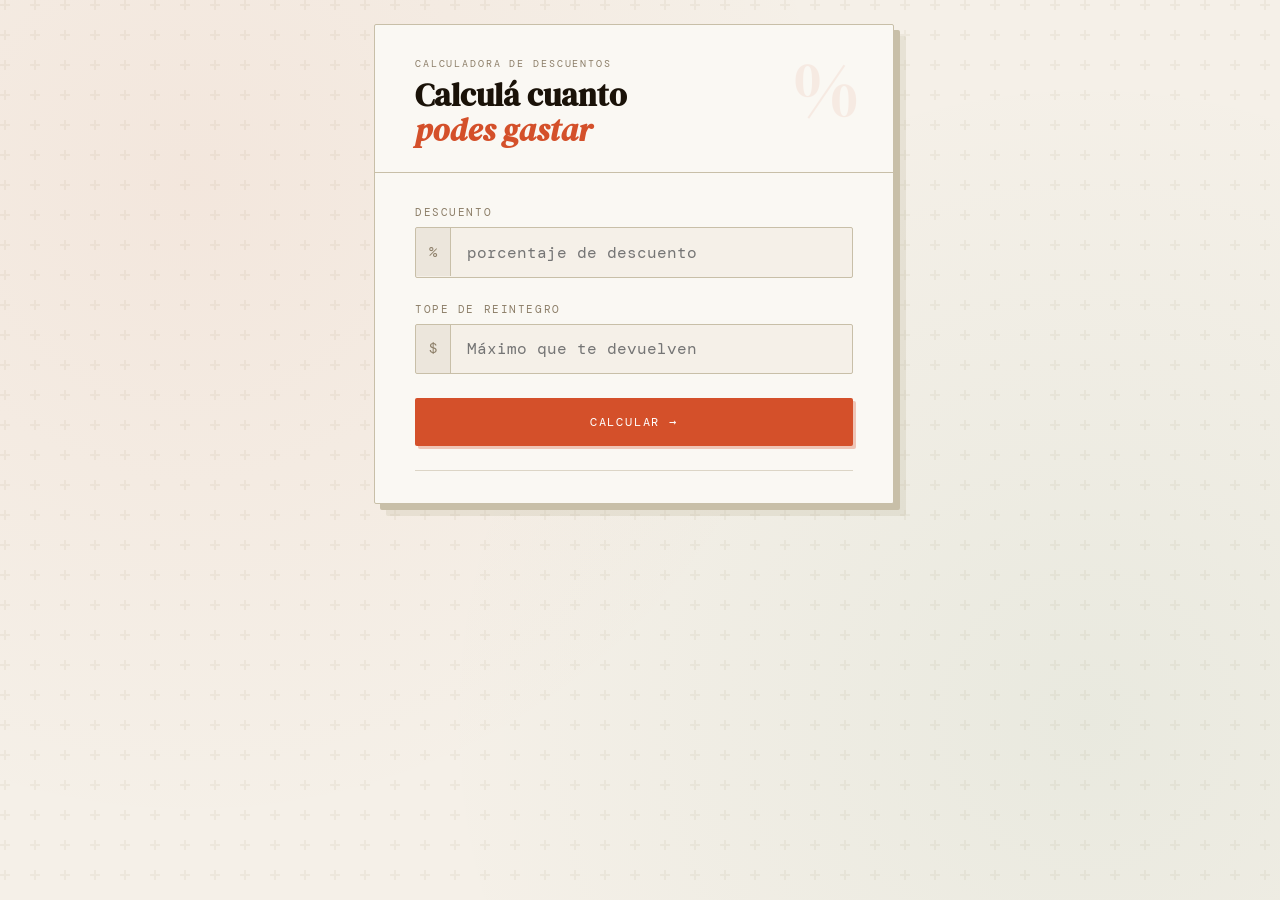
==== gastar.html @ bcd71567 "Agregue otra celda de cuotas vs ef y edite el home" ====
<!DOCTYPE html>
<html lang="es">
<head>
  <meta charset="UTF-8">
  <meta name="viewport" content="width=device-width, initial-scale=1.0">
  <title>Calculadora de Descuentos</title>
  <link href="https://fonts.googleapis.com/css2?family=DM+Serif+Display:ital@0;1&family=DM+Mono:wght@400;500&display=swap" rel="stylesheet">
  <link rel="stylesheet" href="gastar.css">
</head>
<body>

<div class="card">
  <div class="card-header">
    <div class="label-tag">Calculadora de descuentos</div>
    <h1>Calculá cuanto<br><em>podes gastar</em></h1>
  </div>

  <div class="card-body">
    <div class="field">
      <label for="descuento">Descuento</label>
      <div class="input-wrap">
        <span class="prefix">%</span>
        <input type="number" id="descuento" placeholder="porcentaje de descuento" min="1" max="99" step="any" inputmode="decimal">
      </div>

    </div>

    <div class="field">
      <label for="tope">Tope de reintegro</label>
      <div class="input-wrap">
        <span class="prefix">$</span>
        <input type="number" id="tope" placeholder="Máximo que te devuelven" min="1" step="any" inputmode="decimal">
      </div>
      
    </div>

    <div class="error-msg" id="error">Completá ambos campos para calcular.</div>

    <button onclick="calcular()">Calcular →</button>

    <div class="divider"></div>

    <div class="result" id="result">
      <div class="result-label">Resultado</div>

      <div class="result-main">
        <div class="result-question">Máximo que podés gastar aprovechando el descuento</div>
        <div class="result-value" id="res-gasto">$0</div>
      </div>

      <div class="result-breakdown">
        <div class="breakdown-item">
          <div class="breakdown-label">Reintegro efectivo</div>
          <div class="breakdown-value green" id="res-reintegro">$0</div>
        </div>
        <div class="breakdown-item">
          <div class="breakdown-label">Lo que terminás pagando</div>
          <div class="breakdown-value" id="res-final">$0</div>
        </div>
        <div class="breakdown-item">
          <div class="breakdown-label">Descuento aplicado</div>
          <div class="breakdown-value" id="res-pct">0%</div>
        </div>
        <div class="breakdown-item">
          <div class="breakdown-label">Ahorro real</div>
          <div class="breakdown-value green" id="res-ahorro">$0</div>
        </div>
      </div>

      <button class="reset-btn" onclick="resetear()">← Nueva consulta</button>
    </div>
  </div>
</div>

<script src="gastar.js"></script>
</body>
</html>
---- gastar.css ----
*, *::before, *::after { box-sizing: border-box; margin: 0; padding: 0; }

:root {
  --bg: #f5f0e8;
  --ink: #1a1208;
  --accent: #d4502a;
  --accent2: #2a7d4f;
  --paper: #faf8f3;
  --line: #c8bfa8;
  --muted: #8c7e68;
  --gold: #c9a84c;
}

body {
  background: var(--bg);
  color: var(--ink);
  font-family: 'DM Mono', monospace;
  min-height: 100vh;
  display: flex;
  align-items: flex-start;
  justify-content: center;
  padding: 1.5rem 1rem;
  padding-bottom: 3rem;
  background-image:
    radial-gradient(circle at 15% 20%, rgba(212,80,42,0.06) 0%, transparent 50%),
    radial-gradient(circle at 85% 80%, rgba(42,125,79,0.06) 0%, transparent 50%),
    url("data:image/svg+xml,%3Csvg width='60' height='60' viewBox='0 0 60 60' xmlns='http://www.w3.org/2000/svg'%3E%3Cg fill='none' fill-rule='evenodd'%3E%3Cg fill='%23c8bfa8' fill-opacity='0.18'%3E%3Cpath d='M36 34v-4h-2v4h-4v2h4v4h2v-4h4v-2h-4zm0-30V0h-2v4h-4v2h4v4h2V6h4V4h-4zM6 34v-4H4v4H0v2h4v4h2v-4h4v-2H6zM6 4V0H4v4H0v2h4v4h2V6h4V4H6z'/%3E%3C/g%3E%3C/g%3E%3C/svg%3E");
}

.card {
  background: var(--paper);
  border: 1.5px solid var(--line);
  border-radius: 2px;
  width: 100%;
  max-width: 520px;
  box-shadow: 6px 6px 0 var(--line), 12px 12px 0 rgba(200,191,168,0.3);
  animation: slideIn 0.5s cubic-bezier(0.16, 1, 0.3, 1) both;
  /* Evita que la sombra quede cortada en móvil */
  margin-right: 12px;
}

@keyframes slideIn {
  from { opacity: 0; transform: translateY(24px); }
  to   { opacity: 1; transform: translateY(0); }
}

.card-header {
  padding: 2rem 2.5rem 1.5rem;
  border-bottom: 1.5px solid var(--line);
  position: relative;
}

.card-header::before {
  content: '%';
  position: absolute;
  right: 2rem;
  top: 1.5rem;
  font-family: 'DM Serif Display', serif;
  font-size: 5rem;
  color: var(--accent);
  opacity: 0.08;
  line-height: 1;
  pointer-events: none;
}

.label-tag {
  font-size: 0.65rem;
  letter-spacing: 0.18em;
  text-transform: uppercase;
  color: var(--muted);
  margin-bottom: 0.5rem;
}

h1 {
  font-family: 'DM Serif Display', serif;
  font-size: 2rem;
  line-height: 1.1;
  color: var(--ink);
}

h1 em {
  color: var(--accent);
  font-style: italic;
}

.card-body {
  padding: 2rem 2.5rem;
  display: flex;
  flex-direction: column;
  gap: 1.5rem;
}

.field {
  display: flex;
  flex-direction: column;
  gap: 0.5rem;
}

label {
  font-size: 0.7rem;
  letter-spacing: 0.14em;
  text-transform: uppercase;
  color: var(--muted);
}

.input-wrap {
  display: flex;
  align-items: center;
  border: 1.5px solid var(--line);
  background: var(--bg);
  border-radius: 2px;
  transition: border-color 0.2s, box-shadow 0.2s;
  overflow: hidden;
}

.input-wrap:focus-within {
  border-color: var(--accent);
  box-shadow: 0 0 0 3px rgba(212,80,42,0.1);
}

.prefix {
  padding: 0 0.8rem;
  font-size: 0.85rem;
  color: var(--muted);
  border-right: 1.5px solid var(--line);
  height: 100%;
  display: flex;
  align-items: center;
  background: rgba(200,191,168,0.2);
  user-select: none;
  min-height: 3rem;
}

input[type="number"] {
  flex: 1;
  border: none;
  background: transparent;
  padding: 0.85rem 1rem;
  font-family: 'DM Mono', monospace;
  font-size: 1rem;
  color: var(--ink);
  outline: none;
}

input[type="number"]::-webkit-outer-spin-button,
input[type="number"]::-webkit-inner-spin-button { -webkit-appearance: none; }


.divider {
  height: 1px;
  background: var(--line);
  opacity: 0.6;
}

button {
  background: var(--accent);
  color: white;
  border: none;
  padding: 1rem;
  font-family: 'DM Mono', monospace;
  font-size: 0.75rem;
  letter-spacing: 0.15em;
  text-transform: uppercase;
  cursor: pointer;
  border-radius: 2px;
  transition: background 0.15s, transform 0.1s, box-shadow 0.15s;
  box-shadow: 3px 3px 0 rgba(212,80,42,0.3);
  position: relative;
  overflow: hidden;
}

button::after {
  content: '';
  position: absolute;
  inset: 0;
  background: white;
  opacity: 0;
  transition: opacity 0.15s;
}

button:hover { background: #b8401e; box-shadow: 4px 4px 0 rgba(212,80,42,0.4); transform: translate(-1px,-1px); }
button:active { transform: translate(1px,1px); box-shadow: 1px 1px 0 rgba(212,80,42,0.3); }

/* Result panel */
.result {
  background: var(--ink);
  color: var(--paper);
  border-radius: 2px;
  padding: 1.8rem 2rem;
  display: none;
  flex-direction: column;
  gap: 1.2rem;
  animation: popIn 0.35s cubic-bezier(0.34, 1.56, 0.64, 1) both;
  position: relative;
  overflow: hidden;
}

.result::before {
  content: '$';
  position: absolute;
  right: 1.5rem;
  bottom: -0.5rem;
  font-family: 'DM Serif Display', serif;
  font-size: 7rem;
  color: white;
  opacity: 0.04;
  pointer-events: none;
  line-height: 1;
}

@keyframes popIn {
  from { opacity: 0; transform: scale(0.95); }
  to   { opacity: 1; transform: scale(1); }
}

.result.show { display: flex; }

.result-label {
  font-size: 0.65rem;
  letter-spacing: 0.18em;
  text-transform: uppercase;
  color: var(--gold);
}

.result-main {
  display: flex;
  flex-direction: column;
  gap: 0.3rem;
}

.result-question {
  font-size: 0.75rem;
  color: rgba(250,248,243,0.5);
  letter-spacing: 0.04em;
}

.result-value {
  font-family: 'DM Serif Display', serif;
  font-size: 2.8rem;
  line-height: 1;
  color: var(--paper);
  letter-spacing: -0.02em;
}

.result-breakdown {
  display: grid;
  grid-template-columns: 1fr 1fr;
  gap: 0.8rem;
  padding-top: 0.5rem;
  border-top: 1px solid rgba(250,248,243,0.1);
}

.breakdown-item {
  display: flex;
  flex-direction: column;
  gap: 0.2rem;
}

.breakdown-label {
  font-size: 0.6rem;
  letter-spacing: 0.12em;
  text-transform: uppercase;
  color: rgba(250,248,243,0.4);
}

.breakdown-value {
  font-size: 0.9rem;
  color: rgba(250,248,243,0.85);
}

.breakdown-value.green { color: #5ecf8a; }

.error-msg {
  font-size: 0.72rem;
  color: var(--accent);
  display: none;
  letter-spacing: 0.04em;
}

.error-msg.show { display: block; }

.reset-btn {
  background: transparent;
  color: rgba(250,248,243,0.4);
  font-size: 0.6rem;
  box-shadow: none;
  padding: 0.3rem 0;
  text-decoration: underline;
  text-underline-offset: 3px;
  align-self: flex-start;
}

.reset-btn:hover { background: transparent; color: rgba(250,248,243,0.7); box-shadow: none; transform: none; }

@media (max-width: 480px) {
  body { align-items: flex-start; padding: 1rem 0.75rem; padding-bottom: 2rem; }

  .card { margin-right: 8px; }
  .card-header { padding: 1.5rem 1.25rem 1.2rem; }
  .card-body { padding: 1.25rem 1.25rem; gap: 1.2rem; }

  h1 { font-size: 1.5rem; }

  /* Inputs más grandes para dedos */
  input[type="number"] { font-size: 1.1rem; padding: 0.9rem 0.75rem; }
  .prefix { padding: 0 0.65rem; min-height: 3.2rem; }

  button { padding: 1rem; font-size: 0.7rem; }

  .result { padding: 1.4rem 1.25rem; }
  .result-value { font-size: 2rem; }
  .result-breakdown { grid-template-columns: 1fr 1fr; gap: 0.75rem; }
  .breakdown-value { font-size: 0.85rem; }
}
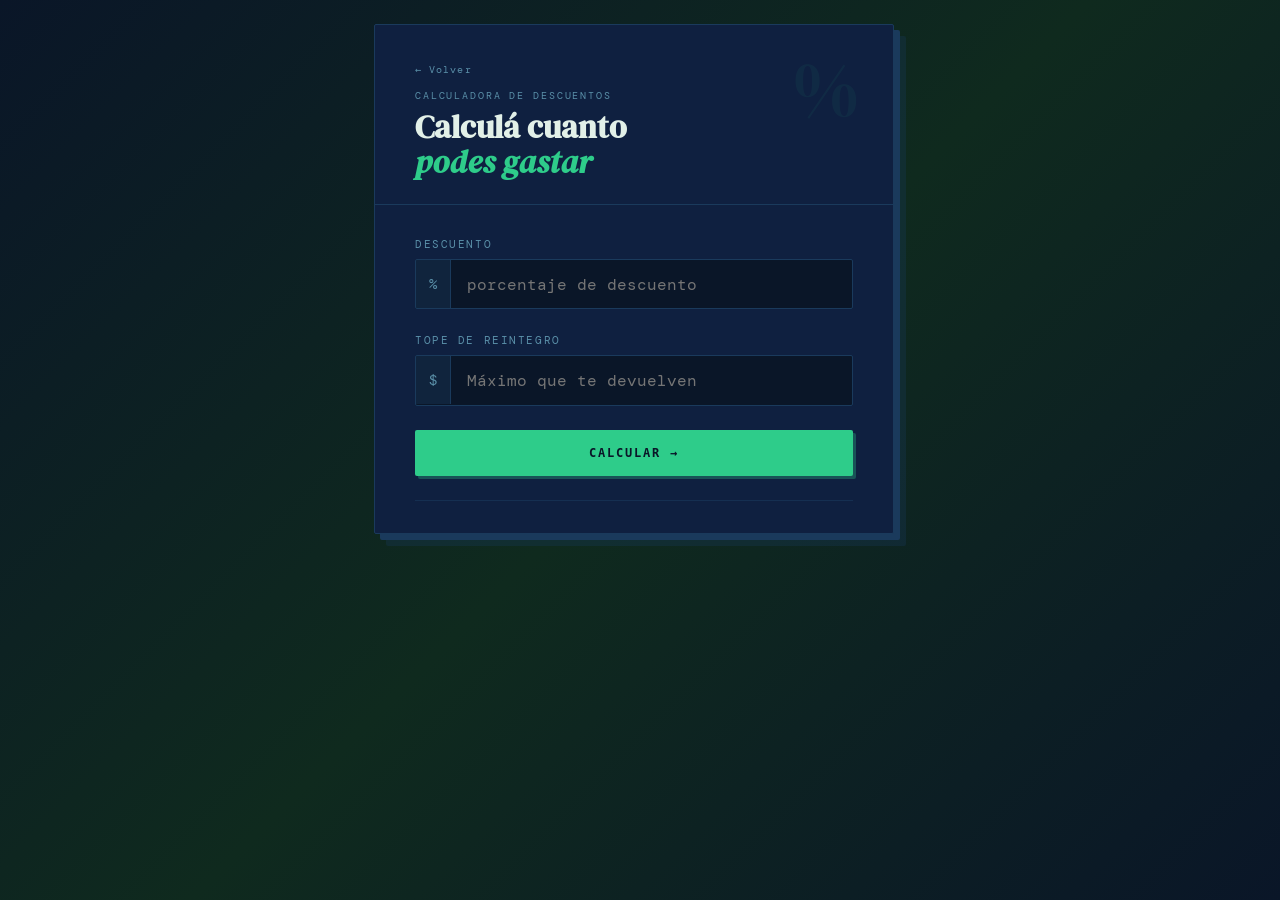
==== commit cb1fe03e: "Muchísimos cambios de css" ====
--- a/gastar.html
+++ b/gastar.html
@@ -11,6 +11,7 @@
 
 <div class="card">
   <div class="card-header">
+    <a class="back-btn" href="index.html">← Volver</a>
     <div class="label-tag">Calculadora de descuentos</div>
     <h1>Calculá cuanto<br><em>podes gastar</em></h1>
   </div>
--- a/gastar.css
+++ b/gastar.css
@@ -1,14 +1,14 @@
 *, *::before, *::after { box-sizing: border-box; margin: 0; padding: 0; }
 
 :root {
-  --bg: #f5f0e8;
-  --ink: #1a1208;
-  --accent: #d4502a;
-  --accent2: #2a7d4f;
-  --paper: #faf8f3;
-  --line: #c8bfa8;
-  --muted: #8c7e68;
-  --gold: #c9a84c;
+  --bg: #0a1628;
+  --ink: #e2f0e8;
+  --accent: #2ecc8a;
+  --accent2: #2ecc8a;
+  --paper: #0f2040;
+  --line: #1a3a5c;
+  --muted: #5a8fa8;
+  --gold: #2ecc8a;
 }
 
 body {
@@ -21,10 +21,7 @@
   justify-content: center;
   padding: 1.5rem 1rem;
   padding-bottom: 3rem;
-  background-image:
-    radial-gradient(circle at 15% 20%, rgba(212,80,42,0.06) 0%, transparent 50%),
-    radial-gradient(circle at 85% 80%, rgba(42,125,79,0.06) 0%, transparent 50%),
-    url("data:image/svg+xml,%3Csvg width='60' height='60' viewBox='0 0 60 60' xmlns='http://www.w3.org/2000/svg'%3E%3Cg fill='none' fill-rule='evenodd'%3E%3Cg fill='%23c8bfa8' fill-opacity='0.18'%3E%3Cpath d='M36 34v-4h-2v4h-4v2h4v4h2v-4h4v-2h-4zm0-30V0h-2v4h-4v2h4v4h2V6h4V4h-4zM6 34v-4H4v4H0v2h4v4h2v-4h4v-2H6zM6 4V0H4v4H0v2h4v4h2V6h4V4H6z'/%3E%3C/g%3E%3C/g%3E%3C/svg%3E");
+  background: linear-gradient(135deg, #0a1628 0%, #0f2a1e 50%, #0a1628 100%);
 }
 
 .card {
@@ -33,15 +30,14 @@
   border-radius: 2px;
   width: 100%;
   max-width: 520px;
-  box-shadow: 6px 6px 0 var(--line), 12px 12px 0 rgba(200,191,168,0.3);
+  box-shadow: 6px 6px 0 var(--line), 12px 12px 0 rgba(26,58,92,0.3);
   animation: slideIn 0.5s cubic-bezier(0.16, 1, 0.3, 1) both;
-  /* Evita que la sombra quede cortada en móvil */
   margin-right: 12px;
 }
 
 @keyframes slideIn {
   from { opacity: 0; transform: translateY(24px); }
-  to   { opacity: 1; transform: translateY(0); }
+  to { opacity: 1; transform: translateY(0); }
 }
 
 .card-header {
@@ -58,7 +54,7 @@
   font-family: 'DM Serif Display', serif;
   font-size: 5rem;
   color: var(--accent);
-  opacity: 0.08;
+  opacity: 0.06;
   line-height: 1;
   pointer-events: none;
 }
@@ -115,7 +111,7 @@
 
 .input-wrap:focus-within {
   border-color: var(--accent);
-  box-shadow: 0 0 0 3px rgba(212,80,42,0.1);
+  box-shadow: 0 0 0 3px rgba(46,204,138,0.1);
 }
 
 .prefix {
@@ -126,7 +122,7 @@
   height: 100%;
   display: flex;
   align-items: center;
-  background: rgba(200,191,168,0.2);
+  background: rgba(26,58,92,0.4);
   user-select: none;
   min-height: 3rem;
 }
@@ -145,6 +141,17 @@
 input[type="number"]::-webkit-outer-spin-button,
 input[type="number"]::-webkit-inner-spin-button { -webkit-appearance: none; }
 
+.back-btn {
+  display: inline-block;
+  margin-bottom: 0.8rem;
+  font-family: 'DM Mono', monospace;
+  font-size: 0.65rem;
+  letter-spacing: 0.1em;
+  color: var(--muted);
+  text-decoration: none;
+  transition: color 0.15s;
+}
+.back-btn:hover { color: var(--accent); }
 
 .divider {
   height: 1px;
@@ -154,7 +161,7 @@
 
 button {
   background: var(--accent);
-  color: white;
+  color: #0a1628;
   border: none;
   padding: 1rem;
   font-family: 'DM Mono', monospace;
@@ -163,28 +170,20 @@
   text-transform: uppercase;
   cursor: pointer;
   border-radius: 2px;
+  font-weight: 600;
   transition: background 0.15s, transform 0.1s, box-shadow 0.15s;
-  box-shadow: 3px 3px 0 rgba(212,80,42,0.3);
+  box-shadow: 3px 3px 0 rgba(46,204,138,0.3);
   position: relative;
   overflow: hidden;
 }
 
-button::after {
-  content: '';
-  position: absolute;
-  inset: 0;
-  background: white;
-  opacity: 0;
-  transition: opacity 0.15s;
-}
-
-button:hover { background: #b8401e; box-shadow: 4px 4px 0 rgba(212,80,42,0.4); transform: translate(-1px,-1px); }
-button:active { transform: translate(1px,1px); box-shadow: 1px 1px 0 rgba(212,80,42,0.3); }
+button:hover { background: #26b577; box-shadow: 4px 4px 0 rgba(46,204,138,0.4); transform: translate(-1px,-1px); }
+button:active { transform: translate(1px,1px); box-shadow: 1px 1px 0 rgba(46,204,138,0.3); }
 
 /* Result panel */
 .result {
-  background: var(--ink);
-  color: var(--paper);
+  background: #071020;
+  color: var(--ink);
   border-radius: 2px;
   padding: 1.8rem 2rem;
   display: none;
@@ -193,6 +192,7 @@
   animation: popIn 0.35s cubic-bezier(0.34, 1.56, 0.64, 1) both;
   position: relative;
   overflow: hidden;
+  border: 1px solid var(--line);
 }
 
 .result::before {
@@ -202,7 +202,7 @@
   bottom: -0.5rem;
   font-family: 'DM Serif Display', serif;
   font-size: 7rem;
-  color: white;
+  color: var(--accent);
   opacity: 0.04;
   pointer-events: none;
   line-height: 1;
@@ -210,7 +210,7 @@
 
 @keyframes popIn {
   from { opacity: 0; transform: scale(0.95); }
-  to   { opacity: 1; transform: scale(1); }
+  to { opacity: 1; transform: scale(1); }
 }
 
 .result.show { display: flex; }
@@ -219,7 +219,7 @@
   font-size: 0.65rem;
   letter-spacing: 0.18em;
   text-transform: uppercase;
-  color: var(--gold);
+  color: var(--accent);
 }
 
 .result-main {
@@ -230,7 +230,7 @@
 
 .result-question {
   font-size: 0.75rem;
-  color: rgba(250,248,243,0.5);
+  color: rgba(226,240,232,0.5);
   letter-spacing: 0.04em;
 }
 
@@ -238,7 +238,7 @@
   font-family: 'DM Serif Display', serif;
   font-size: 2.8rem;
   line-height: 1;
-  color: var(--paper);
+  color: var(--ink);
   letter-spacing: -0.02em;
 }
 
@@ -247,7 +247,7 @@
   grid-template-columns: 1fr 1fr;
   gap: 0.8rem;
   padding-top: 0.5rem;
-  border-top: 1px solid rgba(250,248,243,0.1);
+  border-top: 1px solid rgba(226,240,232,0.08);
 }
 
 .breakdown-item {
@@ -260,19 +260,19 @@
   font-size: 0.6rem;
   letter-spacing: 0.12em;
   text-transform: uppercase;
-  color: rgba(250,248,243,0.4);
+  color: rgba(226,240,232,0.4);
 }
 
 .breakdown-value {
   font-size: 0.9rem;
-  color: rgba(250,248,243,0.85);
-}
-
-.breakdown-value.green { color: #5ecf8a; }
+  color: rgba(226,240,232,0.85);
+}
+
+.breakdown-value.green { color: #2ecc8a; }
 
 .error-msg {
   font-size: 0.72rem;
-  color: var(--accent);
+  color: #f07070;
   display: none;
   letter-spacing: 0.04em;
 }
@@ -281,32 +281,27 @@
 
 .reset-btn {
   background: transparent;
-  color: rgba(250,248,243,0.4);
+  color: rgba(226,240,232,0.4);
   font-size: 0.6rem;
   box-shadow: none;
   padding: 0.3rem 0;
   text-decoration: underline;
   text-underline-offset: 3px;
   align-self: flex-start;
-}
-
-.reset-btn:hover { background: transparent; color: rgba(250,248,243,0.7); box-shadow: none; transform: none; }
+  font-weight: 400;
+}
+
+.reset-btn:hover { background: transparent; color: rgba(226,240,232,0.7); box-shadow: none; transform: none; }
 
 @media (max-width: 480px) {
   body { align-items: flex-start; padding: 1rem 0.75rem; padding-bottom: 2rem; }
-
   .card { margin-right: 8px; }
   .card-header { padding: 1.5rem 1.25rem 1.2rem; }
   .card-body { padding: 1.25rem 1.25rem; gap: 1.2rem; }
-
   h1 { font-size: 1.5rem; }
-
-  /* Inputs más grandes para dedos */
   input[type="number"] { font-size: 1.1rem; padding: 0.9rem 0.75rem; }
   .prefix { padding: 0 0.65rem; min-height: 3.2rem; }
-
   button { padding: 1rem; font-size: 0.7rem; }
-
   .result { padding: 1.4rem 1.25rem; }
   .result-value { font-size: 2rem; }
   .result-breakdown { grid-template-columns: 1fr 1fr; gap: 0.75rem; }
